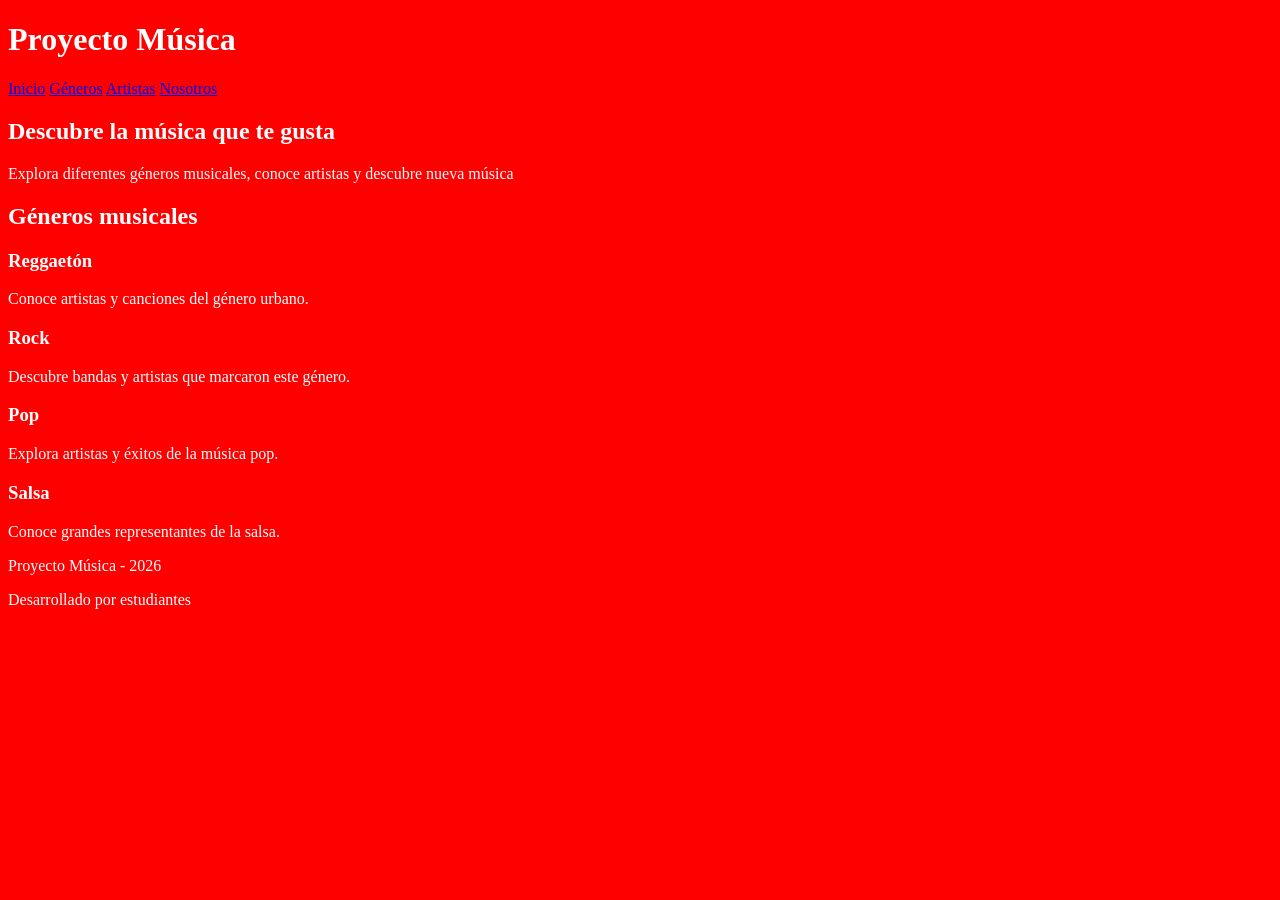
==== Menu Principal de la Pagina.html @ 83fe7bd7 "Rename index.html to Menu Principal de la Pagina.html" ====
<!DOCTYPE html>
<html lang="es">
<head>
	<meta charset="UTF-8">
	<meta name="viewport" content="width=device-width, initial-scale=1.0">
	<title>Proyecto Musica</title>
	<link rel="stylesheet" href="style.css">
</head>
<body>
	<header>
		<h1>Proyecto Música</h1>
		<nav>
			<a href="#">Inicio</a>
			<a href="#">Géneros</a>
			<a href="#">Artistas</a>
			<a href="#">Nosotros</a>
		</nav>
	</header>
	<main>
		<section>
			<h2>Descubre la música que te gusta</h2>
			<p>
				Explora diferentes géneros musicales, conoce artistas
				y descubre nueva música
			</p>
        </section>
	    <section>

          <h2>Géneros musicales</h2>
     
           <h3>Reggaetón</h3>
          <p>Conoce artistas y canciones del género urbano.</p>

          <h3>Rock</h3>
          <p>Descubre bandas y artistas que marcaron este género.</p>

          <h3>Pop</h3>
          <p>Explora artistas y éxitos de la música pop.</p>

          <h3>Salsa</h3>
          <p>Conoce grandes representantes de la salsa.</p>
        </section>
	</main>

<footer>
    <p>Proyecto Música - 2026</p>
    <p>Desarrollado por estudiantes</p>
</footer>

</body>


</html>
---- style.css ----
body{
	background-color: red;
	color: white;
}
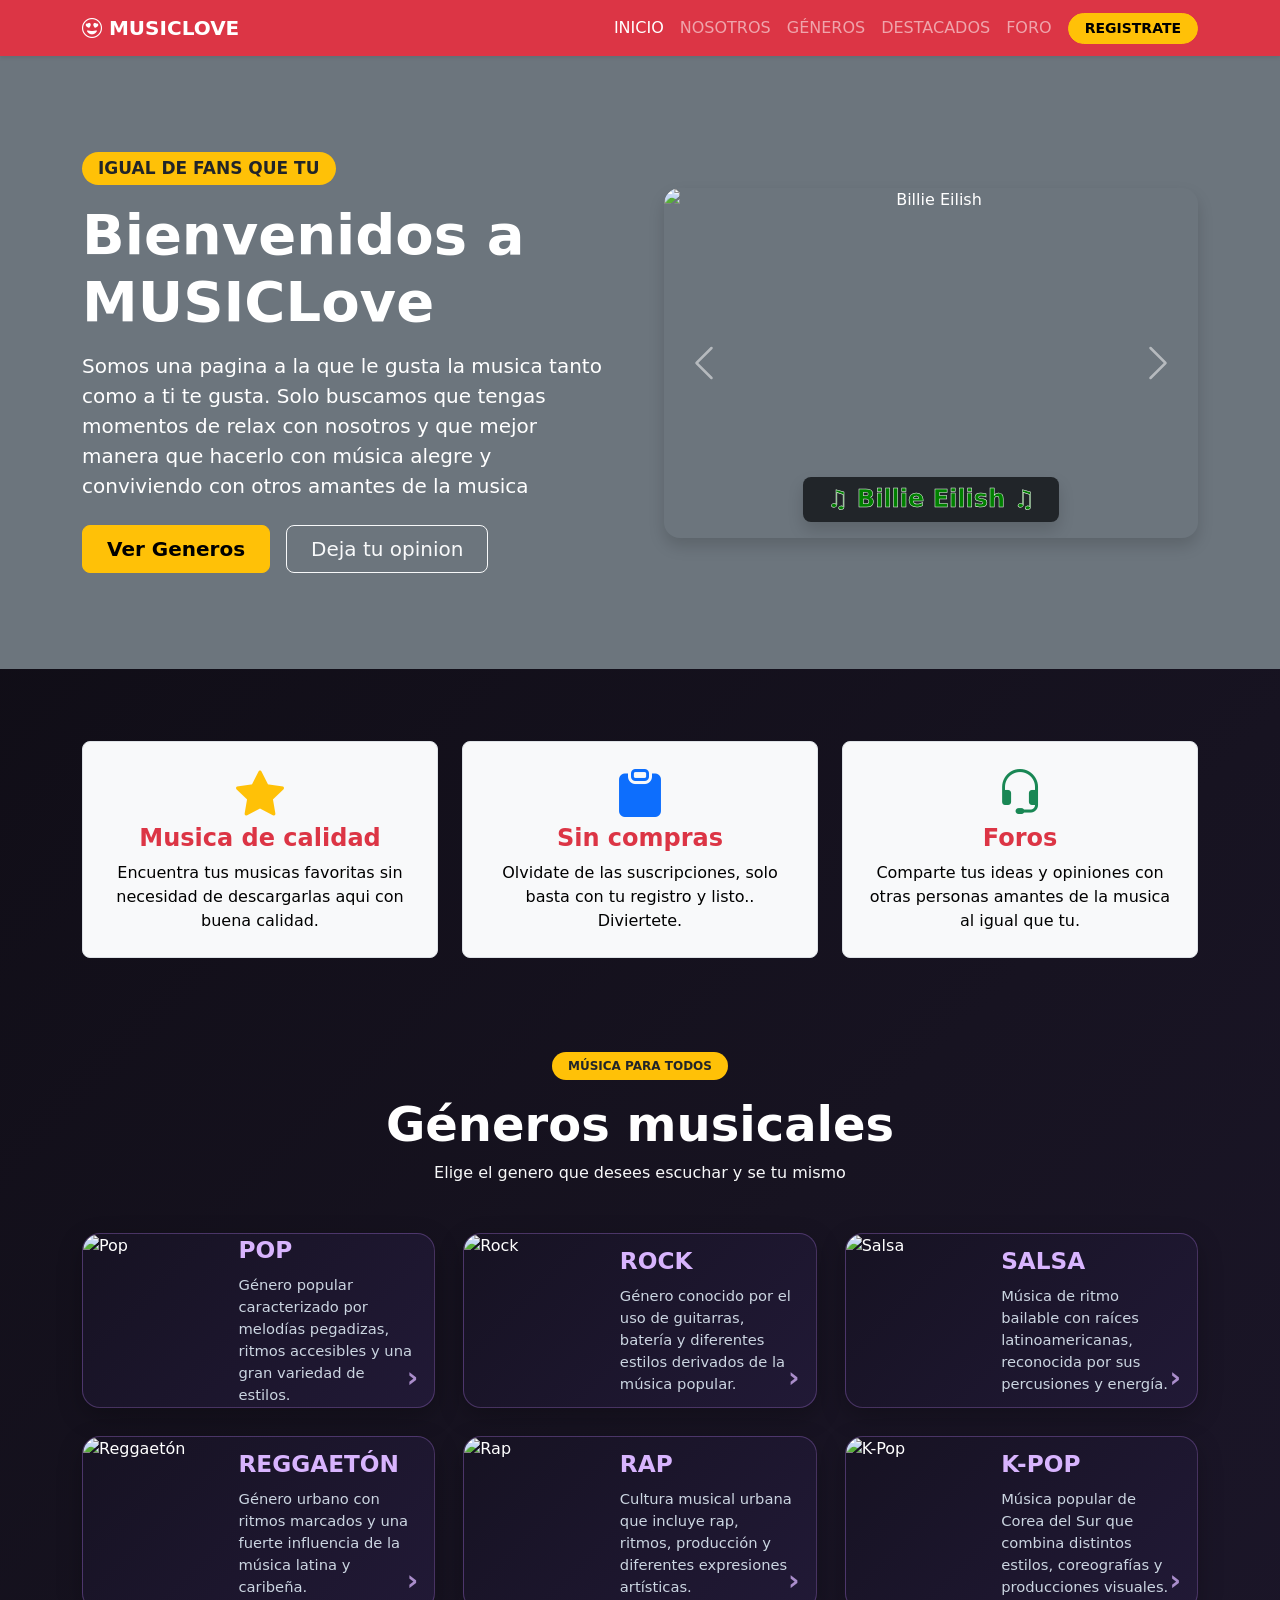
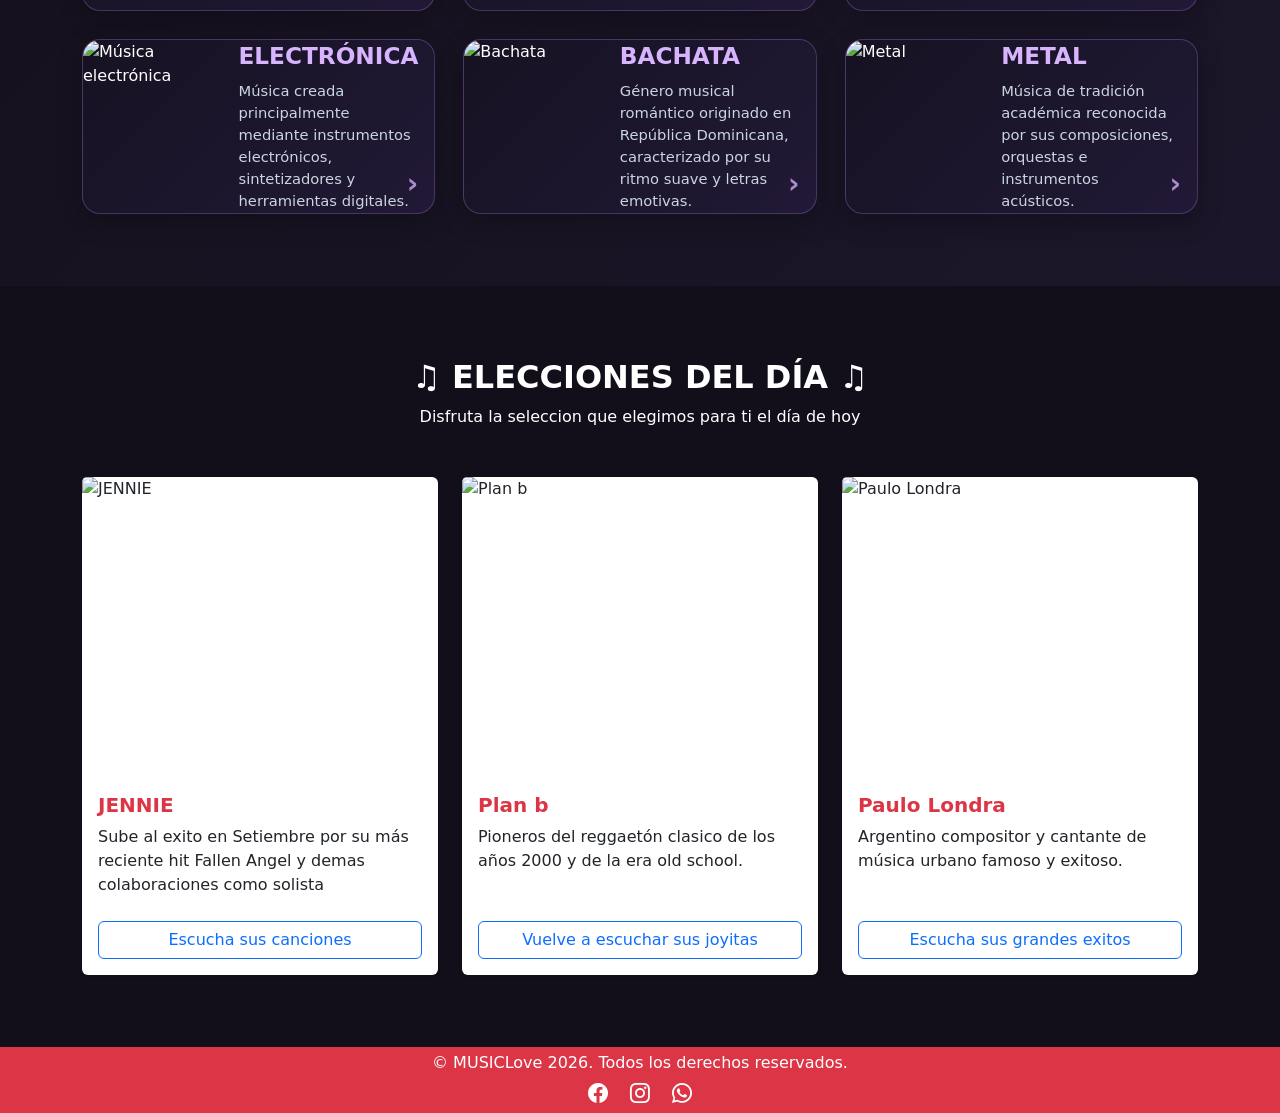
==== commit f8fb1221: "Update Menu Principal de la Pagina.html" ====
--- a/Menu Principal de la Pagina.html
+++ b/Menu Principal de la Pagina.html
@@ -1,53 +1,501 @@
 <!DOCTYPE html>
 <html lang="es">
 <head>
-	<meta charset="UTF-8">
-	<meta name="viewport" content="width=device-width, initial-scale=1.0">
-	<title>Proyecto Musica</title>
-	<link rel="stylesheet" href="style.css">
+    <meta charset="UTF-8">
+    <meta name="viewport" content="width=device-width, initial-scale=1.0">
+    <title>MUSICLove</title>
+    <link href="https://cdn.jsdelivr.net/npm/bootstrap@5.3.8/dist/css/bootstrap.min.css" rel="stylesheet">
+    <link href="https://cdn.jsdelivr.net/npm/bootstrap-icons@1.11.3/font/bootstrap-icons.min.css" rel="stylesheet">
+
+<style>
+        /* Fondo general de la página estilo morado/negro nocturno */
+        body {
+            background: linear-gradient(135deg, #0d0b12 0%, #171321 50%, #1f1830 100%);
+            color: #e2e8f0;
+            min-height: 100vh;
+        }
+
+
+
+        /* Estilo para las tarjetas y contenedores oscuros con bordes sutiles */
+        .dark-card {
+            background-color: #161222 !important;
+            border: 1px solid rgba(255, 255, 255, 0.05) !important;
+            color: #e2e8f0 !important;
+        }
+
+        .hover-shadow {
+            transition: transform 0.2s ease, box-shadow 0.2s ease;
+        }
+
+        .hover-shadow:hover {
+            transform: translateY(-5px);
+            box-shadow: 0 0.5rem 1.5rem rgba(139, 92, 246, 0.15) !important;
+        }
+
+        html {
+            scroll-behavior: smooth;
+        }
+
+        .hero-img {
+            width: 100%;
+            height: 350px;
+            object-fit: cover;
+            border-radius: 15px;
+        }
+
+        .card-img-top {
+            height: 300px;
+            object-fit: cover;
+        }
+
+        .carousel-control-prev-icon,
+        .carousel-control-next-icon {
+            width: 40px;
+            height: 40px;
+            filter: brightness(2.6);
+        }
+
+        /* Estilo para las tarjetas y contenedores de la sección generos*/
+
+        .generos-seccion {
+            margin-top: -50px;
+        }
+
+        .generos-grid {
+            display: grid;
+            grid-template-columns: repeat(3, minmax(0, 1fr));
+            gap: 28px;
+            align-items: stretch;
+        }
+
+        .genero-card {
+            height: 175px;
+            display: flex;
+            position: relative;
+            background: linear-gradient(135deg, #161222 0%, #211936 100%);
+            border: 1px solid rgba(192, 132, 252, 0.28);
+            border-radius: 18px;
+            overflow: hidden;
+            color: #fff;
+            text-decoration: none;
+            box-shadow: 0 8px 24px rgba(0, 0, 0, 0.25);
+            transition: transform 0.25s ease, box-shadow 0.25s ease, border-color 0.25s ease;
+        }
+
+        .genero-card:hover {
+            transform: translateY(-6px);
+            border-color: #a855f7;
+            box-shadow: 0 14px 30px rgba(139, 92, 246, 0.25);
+        }
+
+        .genero-img {
+            width: 38%;
+            height: 100%;
+            object-fit: cover;
+            flex-shrink: 0;
+        }
+
+        .genero-info {
+            width: 62%;
+            padding: 22px;
+        }
+
+        .genero-info h3 {
+            color: #d8b4fe;
+            font-size: 1.45rem;
+            margin-bottom: 10px;
+            font-weight: 700;
+        }
+
+        .genero-info p {
+            color: #cbd5e1;
+            font-size: 0.92rem;
+            line-height: 1.5;
+            margin: 0;
+        }
+
+        .genero-card::after {
+            content: "›";
+            position: absolute;
+            right: 16px;
+            bottom: 8px;
+            color: rgba(216, 180, 254, 0.75);
+            font-size: 28px;
+            font-weight: bold;
+        }
+
+        @media (max-width: 992px) {
+            .generos-grid {
+                grid-template-columns: repeat(2, minmax(0, 1fr));
+            }
+        }
+
+        @media (max-width: 768px) {
+            .generos-grid {
+                grid-template-columns: 1fr;
+            }
+
+            .genero-card {
+                height: 175px;
+            }
+        }
+
+</style>
+
+
 </head>
 <body>
-	<header>
-		<h1>Proyecto Música</h1>
-		<nav>
-			<a href="#">Inicio</a>
-			<a href="#">Géneros</a>
-			<a href="#">Artistas</a>
-			<a href="#">Nosotros</a>
-		</nav>
-	</header>
-	<main>
-		<section>
-			<h2>Descubre la música que te gusta</h2>
-			<p>
-				Explora diferentes géneros musicales, conoce artistas
-				y descubre nueva música
-			</p>
-        </section>
-	    <section>
-
-          <h2>Géneros musicales</h2>
-     
-           <h3>Reggaetón</h3>
-          <p>Conoce artistas y canciones del género urbano.</p>
-
-          <h3>Rock</h3>
-          <p>Descubre bandas y artistas que marcaron este género.</p>
-
-          <h3>Pop</h3>
-          <p>Explora artistas y éxitos de la música pop.</p>
-
-          <h3>Salsa</h3>
-          <p>Conoce grandes representantes de la salsa.</p>
-        </section>
-	</main>
-
-<footer>
-    <p>Proyecto Música - 2026</p>
-    <p>Desarrollado por estudiantes</p>
-</footer>
-
+
+<!-- ====================== -->
+<!-- ====================== -->
+<!-- 1. BARRA DE NAVEGACION -->
+
+    <nav class="navbar navbar-expand-lg navbar-dark bg-danger sticky-top shadow-sm">
+        <div class="container">
+            <a class="navbar-brand fw-bold text-uppercase" href="#">
+                <i class="bi bi-emoji-heart-eyes"></i> MUSICLove
+            </a>
+            <button class="navbar-toggler" type="button" data-bs-toggle="collapse" data-bs-target="#navbarNav">
+                <span class="navbar-toggler-icon"></span>
+            </button>
+            <div class="collapse navbar-collapse" id="navbarNav">
+                <ul class="navbar-nav ms-auto align-items-center">
+                    <li class="nav-item">
+                        <a class="nav-link active" href="#hero">INICIO</a>
+                    </li>
+                    <li class="nav-item">
+                        <a class="nav-link" href="#nosotros">NOSOTROS</a>
+                    </li>
+                    <li class="nav-item">
+                        <a class="nav-link" href="#generos">GÉNEROS</a>
+                    </li>
+                    <li class="nav-item">
+                        <a class="nav-link" href="#elección">DESTACADOS</a>
+                    </li>
+                    <li class="nav-item">
+                        <a class="nav-link" href="#foro">FORO</a>
+                    </li>
+                    <li class="nav-item ms-lg-2">
+                        <a class="btn btn-warning btn-sm rounded-pill px-3 fw-semibold" href="#foro">REGISTRATE</a>
+                    </li>
+                </ul>
+            </div>
+        </div>
+    </nav>
+    
+<!-- ==================== -->
+<!-- ==================== -->
+<!-- 2. SECCIÓN PRINCIPAL -->
+
+    <section id="hero" class="bg-secondary text-white py-5">
+        <div class="container py-5">
+            <div class="row align-items-center g-5">
+                <!-- TEXTO -->
+                <div class="col-lg-6">
+                    <span class="badge bg-warning text-dark mb-3 px-3 py-2 rounded-pill fw-semibold" style="font-size: 17px">
+                        IGUAL DE FANS QUE TU
+                    </span>
+                    <h1 class="display-4 fw-bold mb-3">
+                        Bienvenidos a MUSICLove
+                    </h1>
+                    <p class="lead mb-4">
+                        Somos una pagina a la que le gusta la musica tanto como a ti te gusta. 
+                        Solo buscamos que tengas momentos de relax con nosotros y que mejor 
+                        manera que hacerlo con música alegre y conviviendo con otros amantes de la musica
+                    </p>
+                    <div class="d-grid gap-2 d-md-flex justify-content-md-start">
+                        <a href="#generos" class="btn btn-warning btn-lg px-4 me-md-2 fw-semibold">
+                            Ver Generos
+                        </a>
+                        <a href="#foro" class="btn btn-outline-light btn-lg px-4">
+                            Deja tu opinion
+                        </a>
+                    </div>
+                </div>
+
+<!-- ========================================================== -->
+<!-- ========================================================== -->
+<!-- 2.5 CARRUSEL DE IMAGENES PARA LA PRESENTACION DE LA PAGINA -->
+
+    <div class="col-lg-6 text-center">
+         <div id="carouselInicio" class="carousel slide" data-bs-ride="carousel">
+             <div class="carousel-inner rounded-4 shadow">
+                            <!-- FOTO 1 -->
+                <div class="carousel-item active">
+                    <img src="https://media.glamour.mx/photos/6423962e37404ec98d577704/16:9/w_2560%2Cc_limit/eilish.jpg" class="d-block w-100 hero-img" alt="Billie Eilish">
+                    <div class="position-absolute bottom-0 start-50 translate-middle-x mb-3">
+                        <div class="bg-dark text-white px-4 py-2 rounded-3 shadow">
+                            <h4 class="fw-bolder mb-0" style="color: green; -webkit-text-stroke: 0.5px white;"">♫ Billie Eilish ♫</h4>
+                        </div>
+                    </div>
+                </div>
+                            <!-- FOTO 2 -->
+                <div class="carousel-item">
+                    <img src="https://encrypted-tbn0.gstatic.com/images?q=tbn:ANd9GcTNI0CmifQKo6t3q-RxM6KjuoBTHzVKZY8BBjQlFqjxddu0Y9UVzWtTMxA&s=10" class="d-block w-100 hero-img" alt="Frankie Ruiz">
+                    <div class="position-absolute bottom-0 start-50 translate-middle-x mb-3">
+                        <div class="bg-dark text-white px-4 py-2 rounded-3 shadow">
+                            <h4 class="fw-bAolder mb-0" style="color: rgb(230, 226, 32); -webkit-text-stroke: 0.5px white;"">♫ Frankie Ruiz ♫</h4>
+                        </div>
+                    </div>
+                </div>
+                            <!-- FOTO 3 -->
+                <div class="carousel-item">
+                    <img src="https://encrypted-tbn0.gstatic.com/images?q=tbn:ANd9GcRtxHK3upjikcpfsKo-0fEcienhnVd4uMmyqmyASBtDlxG5TUX8QAfkP2s&s=10" class="d-block w-100 hero-img" alt="Maluma">
+                    <div class="position-absolute bottom-0 start-50 translate-middle-x mb-3">
+                        <div class="bg-dark text-white px-4 py-2 rounded-3 shadow">
+                            <h4 calass="fw-bolder mb-0" style="color: rgb(206, 23, 16); -webkit-text-stroke: 0.5px white;"">♫ Maluma ♫</h4>
+                        </div>
+                    </div>
+                </div>
+                            <!-- FOTO 4 -->
+                <div class="carousel-item">
+                    <img src="https://paulakunning.github.io/imaginedragons/images/carouselA.png" class="d-block w-100 hero-img" alt="Imagine Dragons">
+                    <div class="position-absolute bottom-0 start-50 translate-middle-x mb-3">
+                        <div class="bg-dark text-white px-4 py-2 rounded-3 shadow">
+                            <h4 class="fw-bolder mb-0" style="color: rgb(108, 32, 230); -webkit-text-stroke: 0.5px white;"">♫ Imagine Dragons ♫</h4>
+                        </div>
+                    </div>
+                </div>
+                            <!-- FOTO 5 -->
+                <div class="carousel-item">
+                    <img src="https://encrypted-tbn0.gstatic.com/images?q=tbn:ANd9GcSr8_xqFR-NOiSyvgCmD_utswoSRU-aIC37HHeW3vyOwnZUy8tgjY1LG9Q&s=10" class="d-block w-100 hero-img" alt="LE SSERAFIM">
+                    <div class="position-absolute bottom-0 start-50 translate-middle-x mb-3">
+                        <div class="bg-dark text-white px-4 py-2 rounded-3 shadow">
+                            <h4 class="fw-bolder mb-0" style="color: rgb(0, 0, 0); -webkit-text-stroke: 0.5px white;">♫ LE SSERAFIM ♫</h4>
+                        </div>
+                    </div>
+                </div>
+         </div>
+                            <!-- FLECHA IZQUIERDA -->
+    <button class="carousel-control-prev" type="button" data-bs-target="#carouselInicio" data-bs-slide="prev">
+        <span class="carousel-control-prev-icon"></span>
+    </button>
+                            <!-- FLECHA DERECHA -->
+    <button class="carousel-control-next" type="button" data-bs-target="#carouselInicio" data-bs-slide="next">
+        <span class="carousel-control-next-icon"></span>
+    </button>
+                </div>
+             </div>
+         </div>
+     </div>
+
+    </section>
+
+<!-- ===============???= -->
+<!-- =================== -->
+<!-- 3. SECCIÓN NOSOTROS -->
+
+    <section id="nosotros" class="py-5">
+        <div class="container py-4">
+            <div class="row g-4 text-center">
+                <div class="col-md-4">
+                    <div class="p-4 border rounded-3 bg-light h-100">
+                        <i class="bi bi-star-fill text-warning display-5 mb-3"></i>
+                        <h4 class="fw-bold text-danger">Musica de calidad</h4>
+                        <p class="text-black mb-0">
+                            Encuentra tus musicas favoritas sin necesidad de descargarlas aqui
+                            con buena calidad.
+                        </p>
+                    </div>
+                </div>
+                <div class="col-md-4">
+                    <div class="p-4 border rounded-3 bg-light h-100">
+                        <i class="bi bi-clipboard-fill text-primary display-5 mb-3"></i>
+                        <h4 class="fw-bold text-danger">Sin compras</h4>
+                        <p class="text-black mb-0">
+                            Olvidate de las suscripciones, solo basta con tu registro 
+                            y listo.. Diviertete.
+                        </p>
+                    </div>
+                </div>
+                <div class="col-md-4">
+                    <div class="p-4 border rounded-3 bg-light h-100">
+                        <i class="bi bi-headset text-success display-5 mb-3"></i>
+                        <h4 class="fw-bold text-danger">Foros</h4>
+                        <p class="text-black mb-0">
+                            Comparte tus ideas y opiniones con otras personas amantes de la musica 
+                            al igual que tu.
+                        </p>
+                    </div>
+                    
+                </div>
+            </div>
+        </div>
+    </section>
+
+<!-- =========================== -->
+<!-- =========================== -->
+<!-- 4. SECCIÓN PARA LOS GÉNEROS -->
+
+    <section id="generos" class="py-5 generos-seccion">
+        <div class="container py-4">
+
+            <div class="text-center mb-5 generos-header">
+                <span class="badge bg-warning text-dark px-3 py-2 rounded-pill fw-semibold">
+                    MÚSICA PARA TODOS 
+                </span>
+                <h2 class="display-5 fw-bold mt-3 text-white">Géneros musicales</h2>
+                <p class="text-light">
+                    Elige el genero que desees escuchar y se tu mismo
+                </p>
+            </div>
+
+            <div class="generos-grid">
+
+                <a href="pop.html" class="genero-card">
+                    <img src="https://media.glamour.mx/photos/66958d3f65e37290e5693a6d/3:2/w_3000,h_2000,c_limit/Estas%20son%20las%20mejores%20canciones%20de%20Sabrina%20Carpenter%20para%20sanar%20un%20corazo%CC%81n%20roto.pngS" class="genero-img" alt="Pop">
+                    <div class="genero-info d-flex flex-column justify-content-center">
+                        <h3>POP</h3>
+                        <p>Género popular caracterizado por melodías pegadizas, ritmos accesibles y una gran variedad de estilos.</p>
+                    </div>
+                </a>
+
+                <a href="rock.html" class="genero-card">
+                    <img src="https://i.scdn.co/image/ab6761610000517446d0db8a86fda630ec12401f" class="genero-img" alt="Rock">
+                    <div class="genero-info d-flex flex-column justify-content-center">
+                        <h3>ROCK</h3>
+                        <p>Género conocido por el uso de guitarras, batería y diferentes estilos derivados de la música popular.</p>
+                    </div>
+                </a>
+
+                <a href="salsa.html" class="genero-card">
+                    <img src="https://encrypted-tbn0.gstatic.com/images?q=tbn:ANd9GcQLQ1L94932x8OU7JCbD6-Fi0Z0DauhXyvsw5nZWdtGA1B-DbPKkTvxA54&s=10" class="genero-img" alt="Salsa">
+                    <div class="genero-info d-flex flex-column justify-content-center">
+                        <h3>SALSA</h3>
+                        <p>Música de ritmo bailable con raíces latinoamericanas, reconocida por sus percusiones y energía.</p>
+                    </div>
+                </a>
+
+                <a href="reggaeton.html" class="genero-card">
+                    <img src="https://encrypted-tbn0.gstatic.com/images?q=tbn:ANd9GcT6HXttA8ptZ39-c1Kn9gVREc47lWawkPFY1ISL2I3hUlrnMhttN3ZC9kQ7&s=10" class="genero-img" alt="Reggaetón">
+                    <div class="genero-info d-flex flex-column justify-content-center">
+                        <h3>REGGAETÓN</h3>
+                        <p>Género urbano con ritmos marcados y una fuerte influencia de la música latina y caribeña.</p>
+                    </div>
+                </a>
+
+                <a href="Rap.html" class="genero-card">
+                    <img src="https://encrypted-tbn0.gstatic.com/images?q=tbn:ANd9GcTVmI3f-Z4BtpcLq5jUwPiTJ_-02QFuFC8fTW7mEVy38dRLHkw3uYAXCpX0&s=10" class="genero-img" alt="Rap">
+                    <div class="genero-info d-flex flex-column justify-content-center">
+                        <h3>RAP</h3>
+                        <p>Cultura musical urbana que incluye rap, ritmos, producción y diferentes expresiones artísticas.</p>
+                    </div>
+                </a>
+
+                <a href="kpop.html" class="genero-card">
+                    <img src="https://6.soompi.io/wp-content/uploads/image/20240127203857_BLACKPINK.jpg?s=900x600&e=t" class="genero-img" alt="K-Pop">
+                    <div class="genero-info d-flex flex-column justify-content-center">
+                        <h3>K-POP</h3>
+                        <p>Música popular de Corea del Sur que combina distintos estilos, coreografías y producciones visuales.</p>
+                    </div>
+                </a>
+
+                <a href="electronica.html" class="genero-card">
+                    <img src="https://encrypted-tbn0.gstatic.com/images?q=tbn:ANd9GcR2mf4FWAaJeI3bdxomzm98hLN1_Xy6ItBfvJkNwp6gCmcmkeEI6cJVYaql&s=10" class="genero-img" alt="Música electrónica">
+                    <div class="genero-info d-flex flex-column justify-content-center">
+                        <h3> ELECTRÓNICA </h3>
+                        <p>Música creada principalmente mediante instrumentos electrónicos, sintetizadores y herramientas digitales.</p>
+                    </div>
+                </a>
+
+                <a href="bachata.html" class="genero-card">
+                    <img src="https://encrypted-tbn0.gstatic.com/images?q=tbn:ANd9GcRdfDQbxUYWpZb3rp9vd9Q_kTkdcTNLt1NX8JCNrTpz0PESLfycLD4nVa8&s=10" class="genero-img" alt="Bachata">
+                    <div class="genero-info d-flex flex-column justify-content-center">
+                        <h3>BACHATA</h3>
+                        <p>Género musical romántico originado en República Dominicana, caracterizado por su ritmo suave y letras emotivas.</p>
+                    </div>
+                </a>
+
+                <!-- CLÁSICA -->
+                <a href="metal.html" class="genero-card">
+                    <img src="https://people.com/thmb/N5Ebml270kW84Eah2Ii-zUoJorM=/1500x0/filters:no_upscale():max_bytes(150000):strip_icc():focal(763x177:765x179)/Metallica-M72-tour-091924-tout-e82aad23c5874ec3abd396fbe3153c10.jpg" class="genero-img" alt="Metal">
+                    <div class="genero-info d-flex flex-column justify-content-center">
+                        <h3>METAL</h3>
+                        <p>Música de tradición académica reconocida por sus composiciones, orquestas e instrumentos acústicos.</p>
+                    </div>
+                </a>
+
+            </div>
+        </div>
+    </section>
+
+<!-- ======================= -->
+<!-- ======================= -->
+<!-- 5. CANTANTES DESTACADOS -->
+
+    <section id="elección" class="py-5" style="background-color: #120f1b;">
+        <div class="container py-4">
+            <div class="text-center mb-5">
+                <h2 class="fw-bold text-white"> ♫ ELECCIONES DEL DÍA ♫ </h2>
+                <p class="text-white" href="#">Disfruta la seleccion que elegimos para ti el día de hoy</p>
+            </div>
+            <div class="row g-4">
+                <!-- Tarjeta 1 -->
+                <div class="col-md-4">
+                    <div class="card h-100 border-0 shadow-sm hover-shadow">
+                        <img src="https://preview.redd.it/260821-jennie-fallen-angel-digital-ep-august-28th-12am-edt-v0-iytwm4xr5zlh1.jpeg?width=4096&format=pjpg&auto=webp&s=6a2ef93fbc370b77cad7a6ae620c1ec87f426d5c" class="card-img-top" alt="JENNIE">
+                        <div class="card-body">
+                            <h5 class="card-title fw-bold text-danger">JENNIE</h5>
+                            <p class="card-text text-dark">Sube al exito en Setiembre por su más reciente hit Fallen Angel y demas colaboraciones como solista</p>
+                        </div>
+                        <div class="card-footer bg-transparent border-0 pb-3">
+                            <a href="pop.html#Billie Eilish" class="btn btn-outline-primary w-100">Escucha sus canciones</a>
+                        </div>
+                    </div>
+                </div>
+                <!-- Tarjeta 2 -->
+                <div class="col-md-4">
+                    <div class="card h-100 border-0 shadow-sm hover-shadow">
+                        <img src="https://cloudfront-us-east-1.images.arcpublishing.com/eluniverso/MDF57KCEYVBK7IPE7LGKEKGBRQ.jpg" class="card-img-top" alt="Plan b">
+                        <div class="card-body">
+                            <h5 class="card-title fw-bold text-danger">Plan b</h5>
+                            <p class="card-text text-dark">Pioneros del reggaetón clasico de los años 2000 y de la era old school.</p>
+                        </div>
+                        <div class="card-footer bg-transparent border-0 pb-3">
+                            <a href="#" class="btn btn-outline-primary w-100">Vuelve a escuchar sus joyitas</a>
+                        </div>
+                    </div>
+                </div>
+                <!-- Tarjeta 3 -->
+                <div class="col-md-4">
+                    <div class="card h-100 border-0 shadow-sm hover-shadow">
+                        <img src="https://encrypted-tbn0.gstatic.com/images?q=tbn:ANd9GcRoRyVDXLAAmuhglPwLPsJyazjbtc76wJDFBVZEEpZ2u5UgpxVonAE9fGw&s=10" class="card-img-top" alt="Paulo Londra">
+                        <div class="card-body">
+                            <h5 class="card-title fw-bold text-danger">Paulo Londra</h5>
+                            <p class="card-text text-dark">Argentino compositor y cantante de música urbano famoso y exitoso.</p>
+                        </div>
+                        <div class="card-footer bg-transparent border-0 pb-3">
+                            <a href="#" class="btn btn-outline-primary w-100">Escucha sus grandes exitos</a>
+                        </div>
+                    </div>
+                </div>
+            </div>
+        </div>
+    </section>
+    
+<!-- ================ -->
+<!-- ================ -->
+<!-- 6. PIE DE PAGINA -->
+    
+    <footer class="bg-danger text-white py-1">
+        <div class="container text-center">
+            <p class="mb-1">&copy; MUSICLove 2026. Todos los derechos reservados.</p>
+            <div class="fs-5">
+                <a href="https://www.instagram.com/?hl=es" class="text-white me-3"><i class="bi bi-facebook"></i></a>
+                <a href="https://www.facebook.com/?locale=es_LA" class="text-white me-3"><i class="bi bi-instagram"></i></a>
+                <a href="https://www.whatsapp.com/?lang=es" class="text-white"><i class="bi bi-whatsapp"></i></a>
+            </div>
+        </div>
+    </footer>
+
+    <script src="https://cdn.jsdelivr.net/npm/bootstrap@5.3.3/dist/js/bootstrap.bundle.min.js"></script>
 </body>
-
-
 </html>
+
+
+
+    <script src="https://cdn.jsdelivr.net/npm/bootstrap@5.3.3/dist/js/bootstrap.bundle.min.js"></script>
+</body>
+</html>
+</html>
